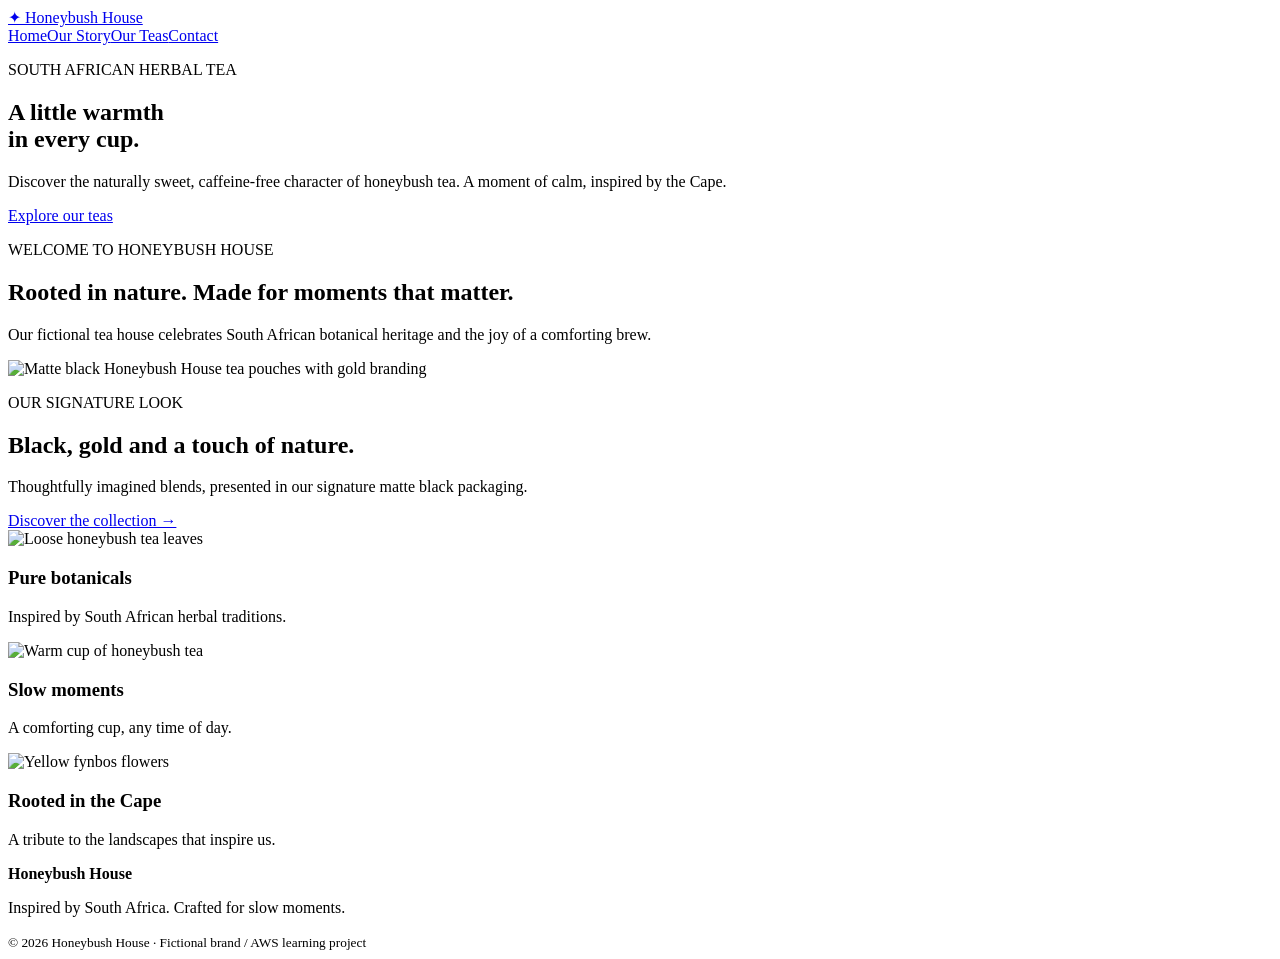
==== index.html @ c297e8a8 "Add Honeybush House website source: index.html" ====
<!doctype html><html lang="en"><head><meta charset="utf-8"><meta name="viewport" content="width=device-width,initial-scale=1"><meta name="description" content="Discover South African honeybush tea at Honeybush House, a fictional AWS portfolio brand."><title>Naturally South African | Honeybush House</title><link rel="stylesheet" href="style.css"></head><body><header class="site-header"><a class="brand" href="index.html"><span class="brand-mark">✦</span> Honeybush House</a><nav aria-label="Main navigation"><a href="index.html">Home</a><a href="story.html">Our Story</a><a href="teas.html">Our Teas</a><a href="contact.html">Contact</a></nav></header><main><section class="hero hero-home"><div class="hero-inner"><p class="eyebrow">SOUTH AFRICAN HERBAL TEA</p><h1>A little warmth<br>in every cup.</h1><p>Discover the naturally sweet, caffeine-free character of honeybush tea. A moment of calm, inspired by the Cape.</p><a class="button" href="teas.html">Explore our teas</a></div></section><section class="intro"><p class="eyebrow">WELCOME TO HONEYBUSH HOUSE</p><h2>Rooted in nature. Made for moments that matter.</h2><p>Our fictional tea house celebrates South African botanical heritage and the joy of a comforting brew.</p></section><section class="split"><img src="images/honeybush-packaging.jpg" alt="Matte black Honeybush House tea pouches with gold branding" loading="lazy"><div><p class="eyebrow">OUR SIGNATURE LOOK</p><h2>Black, gold and a touch of nature.</h2><p>Thoughtfully imagined blends, presented in our signature matte black packaging.</p><a class="text-link" href="teas.html">Discover the collection →</a></div></section><section class="feature-row"><article><img src="images/loose-leaf.jpg" alt="Loose honeybush tea leaves" loading="lazy"><h3>Pure botanicals</h3><p>Inspired by South African herbal traditions.</p></article><article><img src="images/tea-cup-lifestyle.jpg" alt="Warm cup of honeybush tea" loading="lazy"><h3>Slow moments</h3><p>A comforting cup, any time of day.</p></article><article><img src="images/fynbos-flowers.jpg" alt="Yellow fynbos flowers" loading="lazy"><h3>Rooted in the Cape</h3><p>A tribute to the landscapes that inspire us.</p></article></section></main><footer><strong>Honeybush House</strong><p>Inspired by South Africa. Crafted for slow moments.</p><small>© 2026 Honeybush House · Fictional brand / AWS learning project</small></footer></body></html>
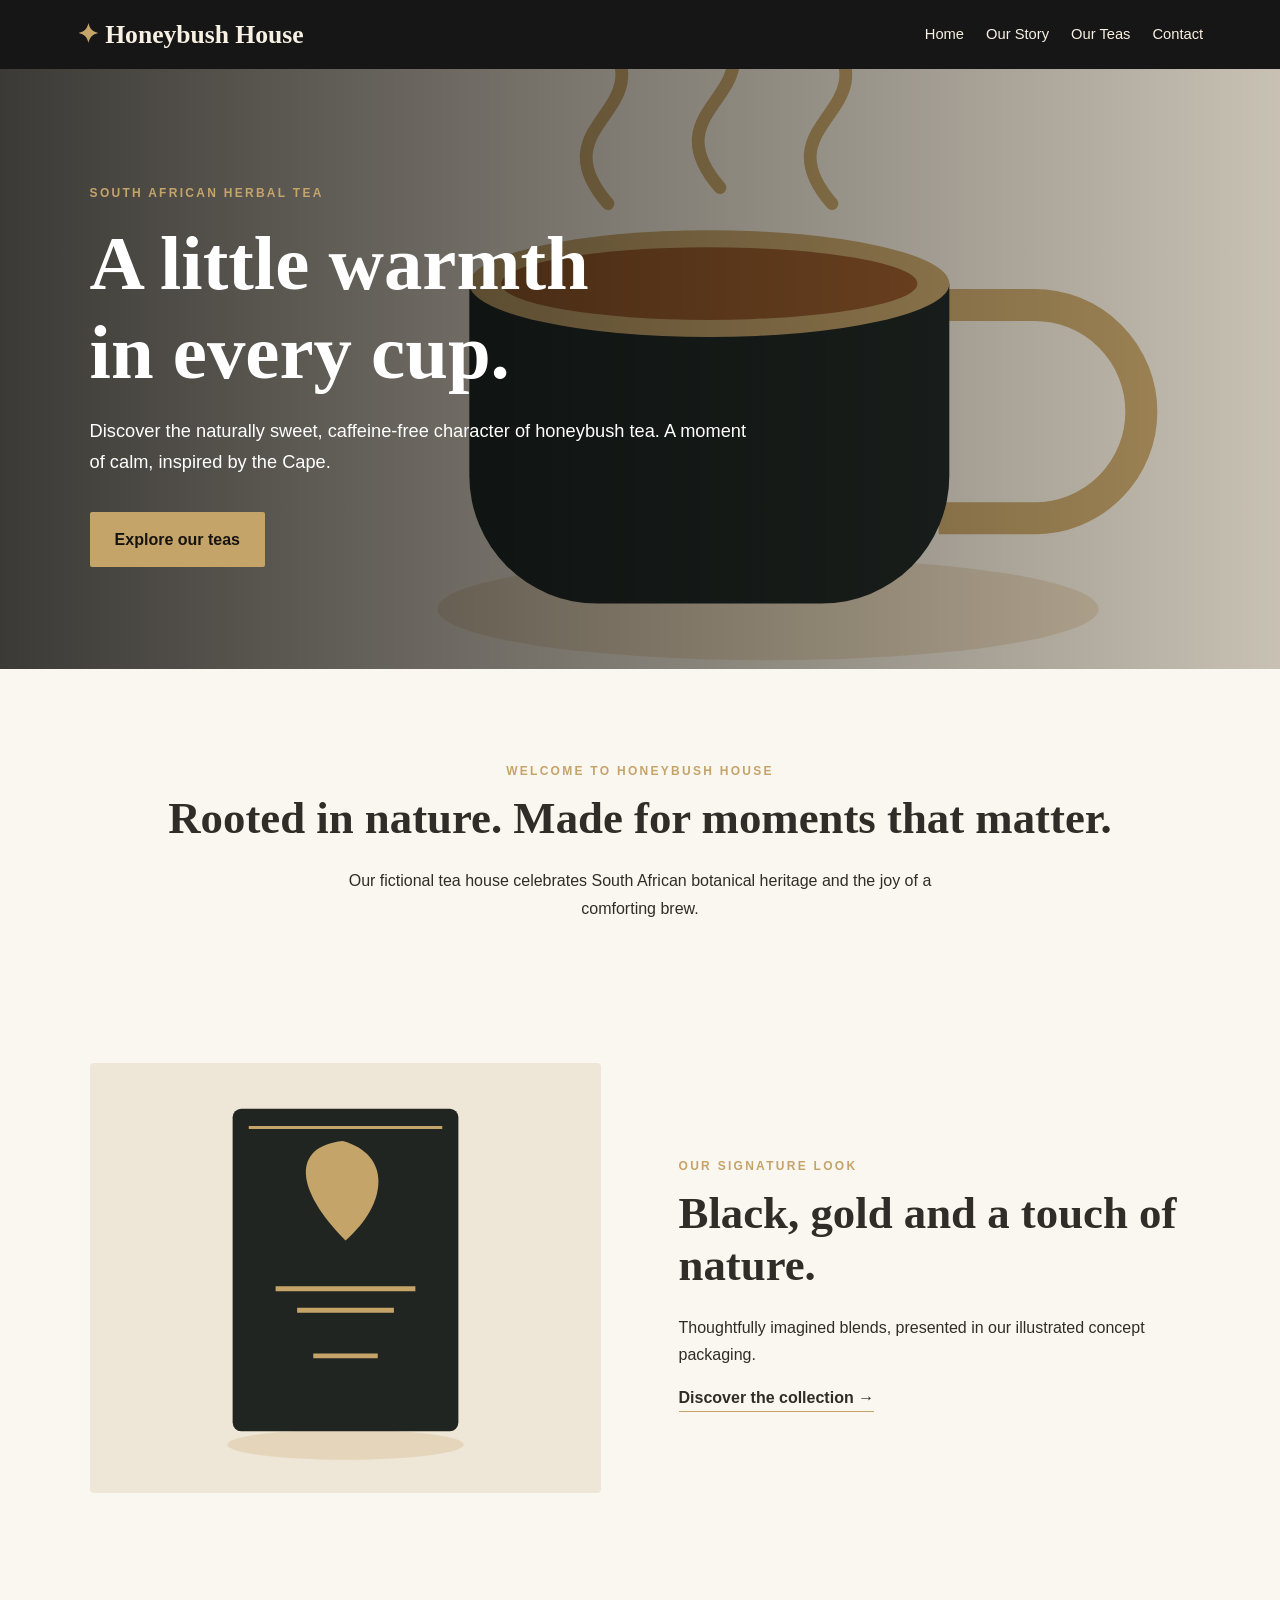
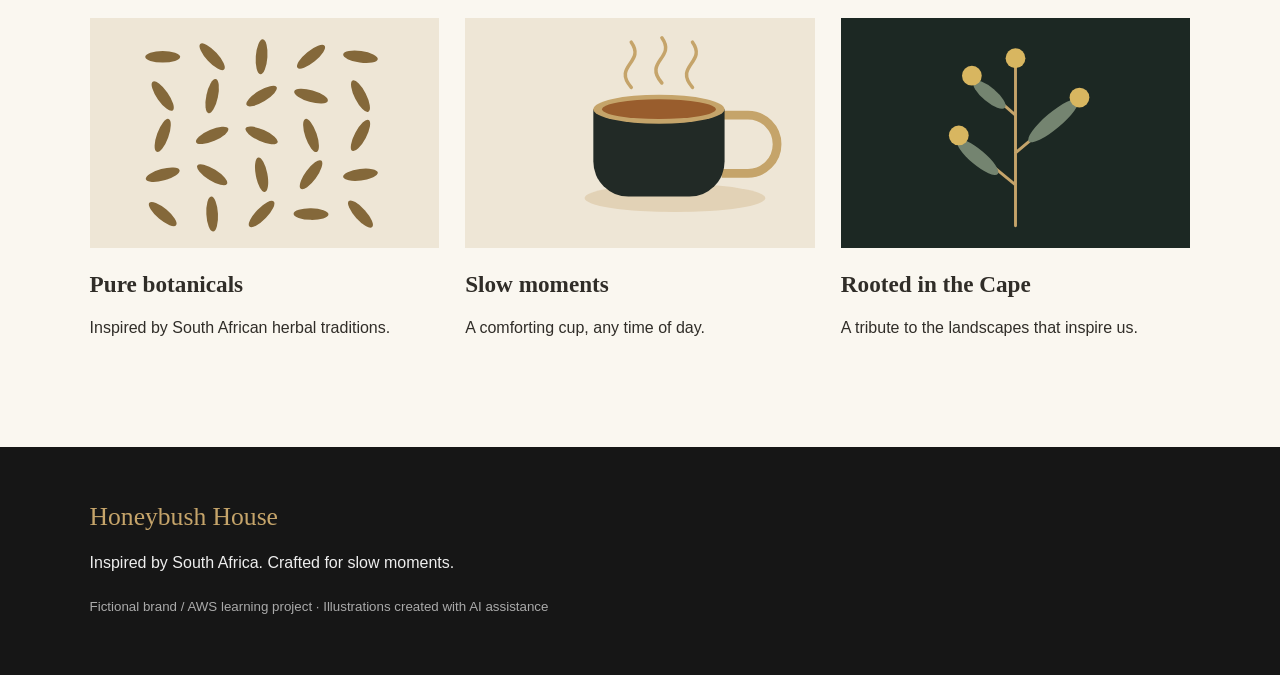
==== commit 7ceeaa30: "Replace unverified imagery and document asset provenance Replace 20 raster assets with eight AI-assi" ====
--- a/index.html
+++ b/index.html
@@ -1 +1 @@
-<!doctype html><html lang="en"><head><meta charset="utf-8"><meta name="viewport" content="width=device-width,initial-scale=1"><meta name="description" content="Discover South African honeybush tea at Honeybush House, a fictional AWS portfolio brand."><title>Naturally South African | Honeybush House</title><link rel="stylesheet" href="style.css"></head><body><header class="site-header"><a class="brand" href="index.html"><span class="brand-mark">✦</span> Honeybush House</a><nav aria-label="Main navigation"><a href="index.html">Home</a><a href="story.html">Our Story</a><a href="teas.html">Our Teas</a><a href="contact.html">Contact</a></nav></header><main><section class="hero hero-home"><div class="hero-inner"><p class="eyebrow">SOUTH AFRICAN HERBAL TEA</p><h1>A little warmth<br>in every cup.</h1><p>Discover the naturally sweet, caffeine-free character of honeybush tea. A moment of calm, inspired by the Cape.</p><a class="button" href="teas.html">Explore our teas</a></div></section><section class="intro"><p class="eyebrow">WELCOME TO HONEYBUSH HOUSE</p><h2>Rooted in nature. Made for moments that matter.</h2><p>Our fictional tea house celebrates South African botanical heritage and the joy of a comforting brew.</p></section><section class="split"><img src="images/honeybush-packaging.jpg" alt="Matte black Honeybush House tea pouches with gold branding" loading="lazy"><div><p class="eyebrow">OUR SIGNATURE LOOK</p><h2>Black, gold and a touch of nature.</h2><p>Thoughtfully imagined blends, presented in our signature matte black packaging.</p><a class="text-link" href="teas.html">Discover the collection →</a></div></section><section class="feature-row"><article><img src="images/loose-leaf.jpg" alt="Loose honeybush tea leaves" loading="lazy"><h3>Pure botanicals</h3><p>Inspired by South African herbal traditions.</p></article><article><img src="images/tea-cup-lifestyle.jpg" alt="Warm cup of honeybush tea" loading="lazy"><h3>Slow moments</h3><p>A comforting cup, any time of day.</p></article><article><img src="images/fynbos-flowers.jpg" alt="Yellow fynbos flowers" loading="lazy"><h3>Rooted in the Cape</h3><p>A tribute to the landscapes that inspire us.</p></article></section></main><footer><strong>Honeybush House</strong><p>Inspired by South Africa. Crafted for slow moments.</p><small>© 2026 Honeybush House · Fictional brand / AWS learning project</small></footer></body></html>+<!doctype html><html lang="en"><head><meta charset="utf-8"><meta name="viewport" content="width=device-width,initial-scale=1"><meta name="description" content="Discover South African honeybush tea at Honeybush House, a fictional AWS portfolio brand."><title>Naturally South African | Honeybush House</title><link rel="stylesheet" href="style.css"></head><body><header class="site-header"><a class="brand" href="index.html"><span class="brand-mark">✦</span> Honeybush House</a><nav aria-label="Main navigation"><a href="index.html">Home</a><a href="story.html">Our Story</a><a href="teas.html">Our Teas</a><a href="contact.html">Contact</a></nav></header><main><section class="hero hero-home"><div class="hero-inner"><p class="eyebrow">SOUTH AFRICAN HERBAL TEA</p><h1>A little warmth<br>in every cup.</h1><p>Discover the naturally sweet, caffeine-free character of honeybush tea. A moment of calm, inspired by the Cape.</p><a class="button" href="teas.html">Explore our teas</a></div></section><section class="intro"><p class="eyebrow">WELCOME TO HONEYBUSH HOUSE</p><h2>Rooted in nature. Made for moments that matter.</h2><p>Our fictional tea house celebrates South African botanical heritage and the joy of a comforting brew.</p></section><section class="split"><img src="images/blend-original.svg" alt="Geometric illustration of a fictional tea pack" loading="lazy"><div><p class="eyebrow">OUR SIGNATURE LOOK</p><h2>Black, gold and a touch of nature.</h2><p>Thoughtfully imagined blends, presented in our illustrated concept packaging.</p><a class="text-link" href="teas.html">Discover the collection →</a></div></section><section class="feature-row"><article><img src="images/tea-leaves.svg" alt="Abstract loose tea leaf illustration" loading="lazy"><h3>Pure botanicals</h3><p>Inspired by South African herbal traditions.</p></article><article><img src="images/tea-moment.svg" alt="Geometric tea cup illustration" loading="lazy"><h3>Slow moments</h3><p>A comforting cup, any time of day.</p></article><article><img src="images/botanical-study.svg" alt="Abstract botanical illustration" loading="lazy"><h3>Rooted in the Cape</h3><p>A tribute to the landscapes that inspire us.</p></article></section></main><footer><strong>Honeybush House</strong><p>Inspired by South Africa. Crafted for slow moments.</p><small>Fictional brand / AWS learning project · Illustrations created with AI assistance</small></footer></body></html>
--- a/style.css
+++ b/style.css
@@ -0,0 +1,7 @@
+:root{--black:#161616;--gold:#c5a46a;--cream:#faf7f0;--text:#302d28}*{box-sizing:border-box}html{scroll-behavior:smooth}body{margin:0;background:var(--cream);color:var(--text);font:16px/1.7 Arial,sans-serif}img{max-width:100%;display:block}a{color:inherit}.site-header{display:flex;align-items:center;justify-content:space-between;gap:20px;flex-wrap:wrap;background:var(--black);color:#f8f1e3;padding:19px 6%}.brand{font:600 clamp(1.25rem,2vw,1.7rem) Georgia,serif;text-decoration:none;white-space:nowrap}.brand-mark{color:var(--gold)}nav{display:flex;flex-wrap:wrap;gap:22px}nav a{text-decoration:none;font-size:.92rem}nav a:hover,.text-link:hover{color:var(--gold)}.hero{min-height:460px;display:flex;align-items:center;padding:85px 7%;background-position:center;background-size:cover;color:white;position:relative}.hero:before{content:"";position:absolute;inset:0;background:linear-gradient(90deg,rgba(0,0,0,.75),rgba(0,0,0,.16))}.hero-inner{position:relative;max-width:680px}.hero-home{min-height:600px;background-image:url('images/tea-moment.svg')}.hero-story{background-image:url('images/cape-hills.svg')}.hero-teas{background-image:url('images/blend-original.svg')}.hero-contact{background-image:url('images/tea-moment.svg')}.eyebrow{letter-spacing:.19em;font-weight:bold;font-size:.75rem;text-transform:uppercase;color:var(--gold)}h1,h2,h3{font-family:Georgia,serif;line-height:1.16}h1{font-size:clamp(2.7rem,6vw,5.2rem);margin:16px 0}h2{font-size:clamp(2rem,3.5vw,3rem);margin:10px 0 22px}h3{font-size:1.45rem}p{max-width:660px}.hero p:not(.eyebrow){font-size:1.14rem}.button,button{background:var(--gold);border:0;border-radius:2px;color:#17140f;font-weight:bold;padding:14px 25px;display:inline-block;text-decoration:none;cursor:pointer;margin-top:16px}.button:hover,button:hover{background:#e1c28b}.intro{text-align:center;padding:80px 7% 60px}.intro p,.intro h2{margin-left:auto;margin-right:auto}.split{display:grid;grid-template-columns:1fr 1fr;align-items:center;gap:7%;padding:65px 7%}.split img{width:100%;height:430px;object-fit:cover;border-radius:4px}.split.reverse img{order:2}.text-link{font-weight:bold;text-decoration:none;border-bottom:1px solid var(--gold);padding-bottom:5px}.feature-row{display:grid;grid-template-columns:repeat(3,1fr);gap:26px;padding:60px 7% 90px}.feature-row img{width:100%;height:230px;object-fit:cover}.feature-row h3{margin-bottom:4px}.product-grid{display:grid;grid-template-columns:repeat(4,minmax(0,1fr));gap:22px;padding:10px 7% 60px}.product{background:#fff;box-shadow:0 3px 18px #0000000c}.product img{width:100%;height:270px;object-fit:cover}.product-copy{padding:22px}.product h3{margin:0 0 10px}.product p{min-height:70px}.product strong{color:#6e4b1f}.product strong span{font-size:.75rem;color:#777;font-weight:normal}.note{font-size:.88rem;color:#666}.centered{text-align:center;margin:0 auto 70px}.contact-layout{display:grid;grid-template-columns:1fr 1fr;gap:9%;padding:85px 7%}.contact-layout img{margin-top:30px;max-height:320px;width:100%;object-fit:cover}form{display:grid;align-content:start;gap:12px}label{font-weight:bold}input,textarea{width:100%;border:1px solid #c9c1b2;padding:12px;font:inherit;background:white}form button{justify-self:start}footer{background:var(--black);color:#eee;padding:55px 7%}footer strong{font:1.6rem Georgia,serif;color:var(--gold)}footer small{color:#aaa}@media(max-width:900px){.product-grid{grid-template-columns:repeat(2,1fr)}.feature-row{grid-template-columns:1fr 1fr}}@media(max-width:650px){.site-header{justify-content:center;text-align:center}nav{justify-content:center;gap:12px}.hero{min-height:400px;padding:70px 7%}.hero-home{min-height:500px}.split,.contact-layout{grid-template-columns:1fr}.split.reverse img{order:0}.split img{height:300px}.feature-row,.product-grid{grid-template-columns:1fr}.product img{height:330px}}
+/* Image sizing corrections */
+.tile img {display:block;width:100%;height:260px;object-fit:contain;object-position:center;background:#f5f0e7;}
+.intro img,.story-content img,.story-image {display:block;width:100%;height:auto;object-fit:contain;}
+.home-hero {background-image:linear-gradient(90deg,rgba(0,0,0,.82),rgba(0,0,0,.25)),url("images/blend-original.svg");background-size:cover;background-position:center;}
+.story-hero {background-size:cover;background-position:center;}
+@media(max-width:650px){.tile img{height:220px}.home-hero{background-position:60% center}}
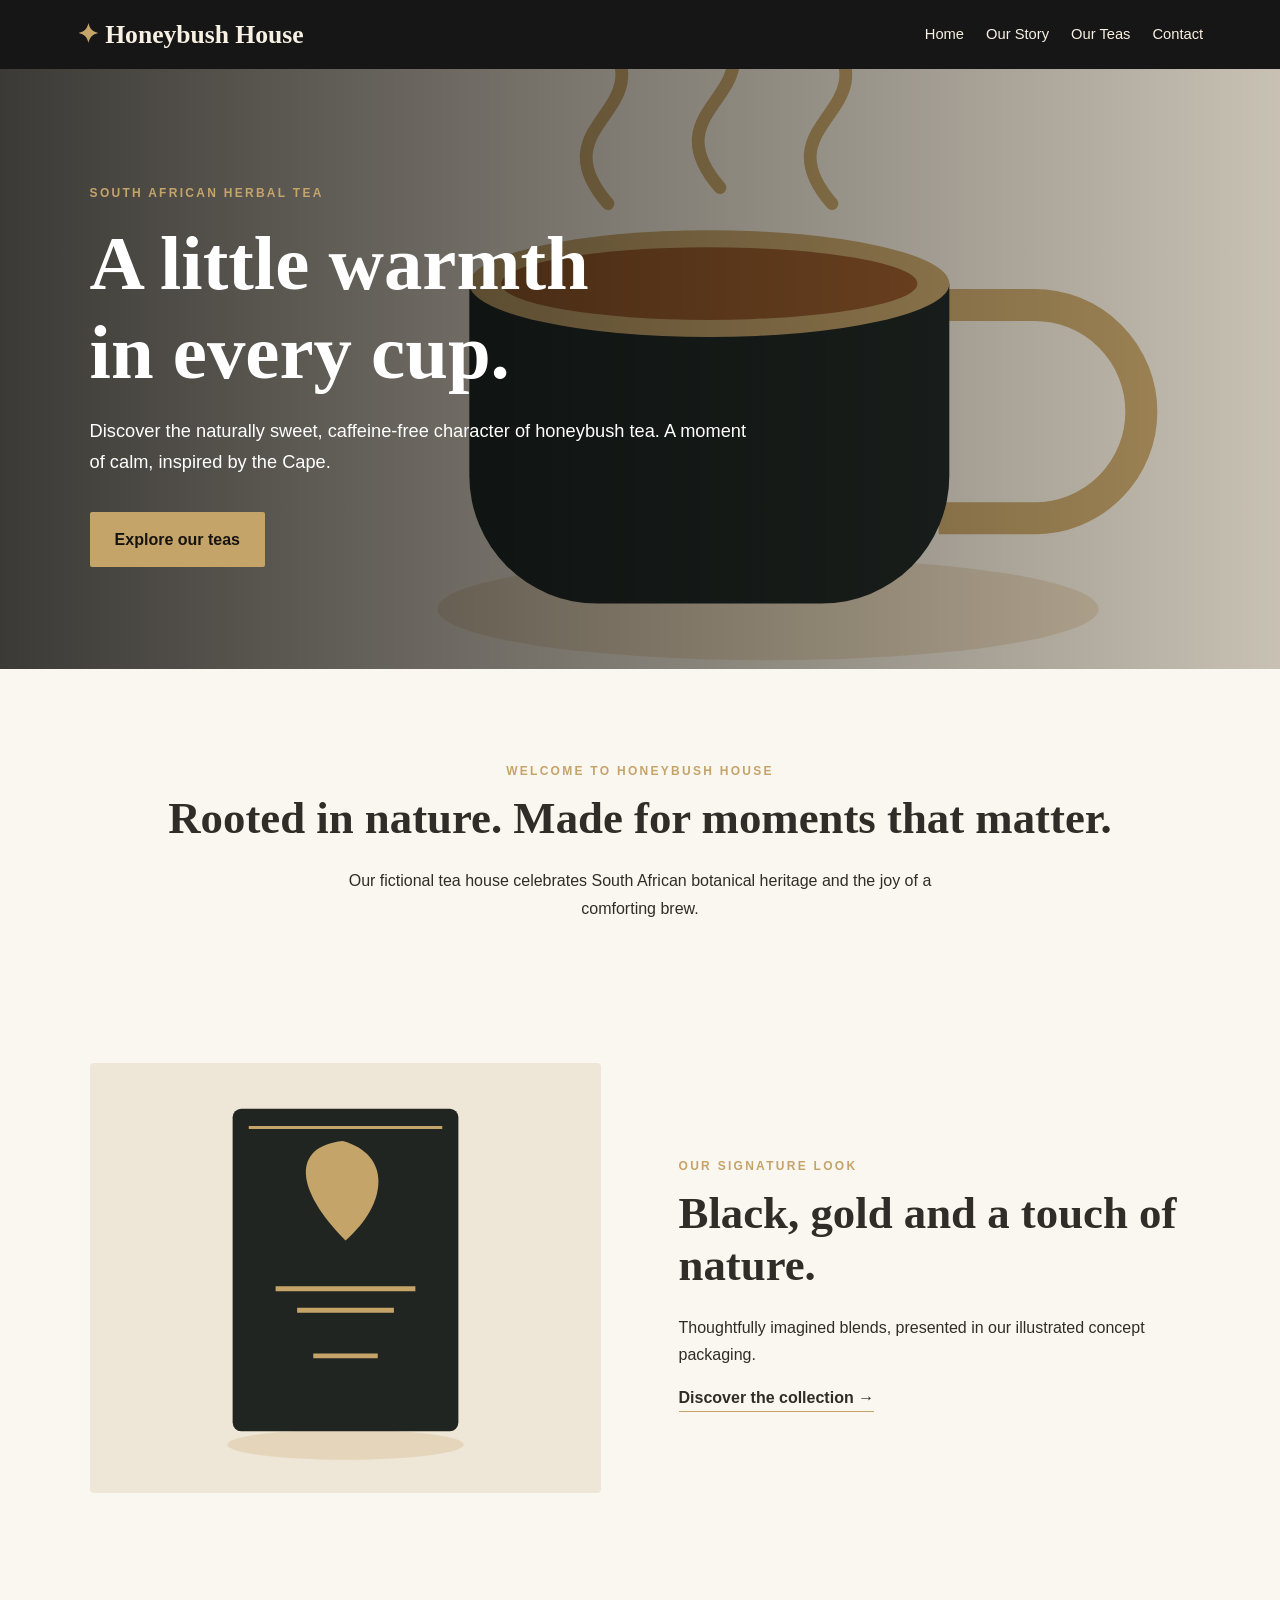
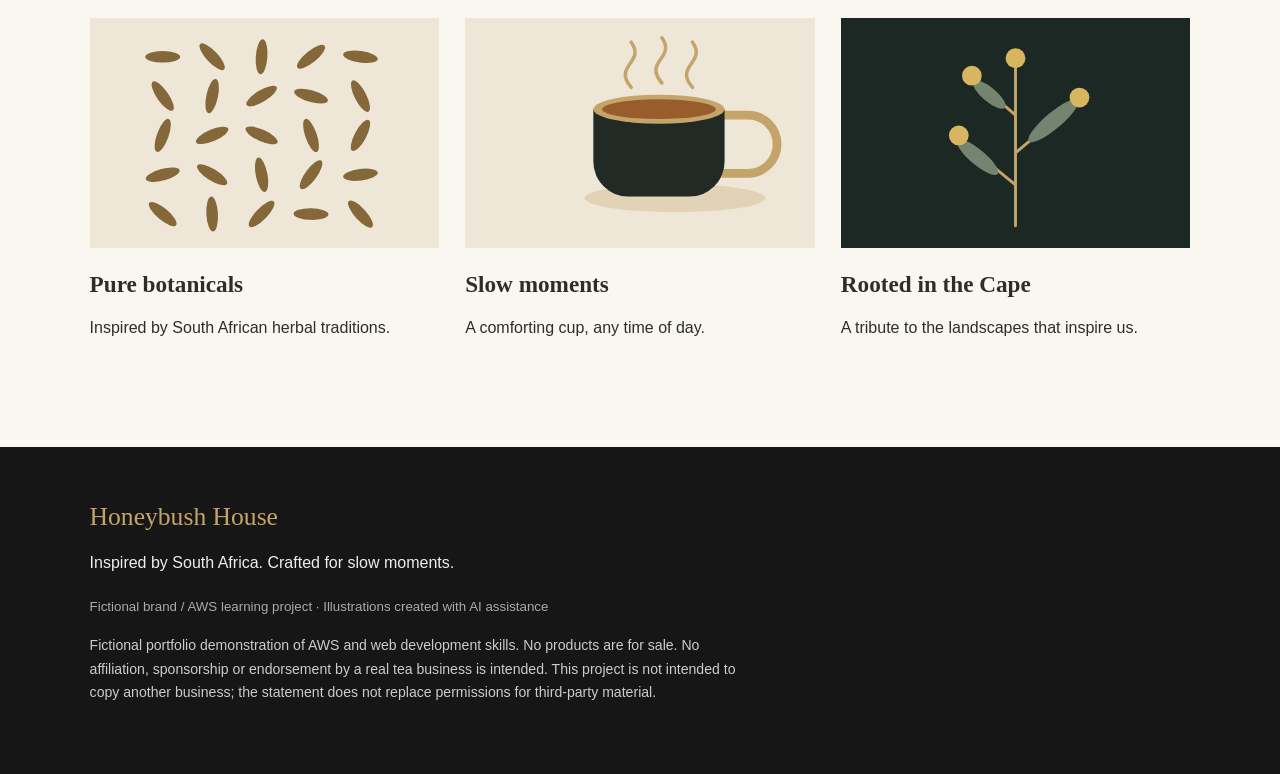
==== commit 0bb2384b: "docs: clarify fictional educational portfolio purpose" ====
--- a/index.html
+++ b/index.html
@@ -1 +1 @@
-<!doctype html><html lang="en"><head><meta charset="utf-8"><meta name="viewport" content="width=device-width,initial-scale=1"><meta name="description" content="Discover South African honeybush tea at Honeybush House, a fictional AWS portfolio brand."><title>Naturally South African | Honeybush House</title><link rel="stylesheet" href="style.css"></head><body><header class="site-header"><a class="brand" href="index.html"><span class="brand-mark">✦</span> Honeybush House</a><nav aria-label="Main navigation"><a href="index.html">Home</a><a href="story.html">Our Story</a><a href="teas.html">Our Teas</a><a href="contact.html">Contact</a></nav></header><main><section class="hero hero-home"><div class="hero-inner"><p class="eyebrow">SOUTH AFRICAN HERBAL TEA</p><h1>A little warmth<br>in every cup.</h1><p>Discover the naturally sweet, caffeine-free character of honeybush tea. A moment of calm, inspired by the Cape.</p><a class="button" href="teas.html">Explore our teas</a></div></section><section class="intro"><p class="eyebrow">WELCOME TO HONEYBUSH HOUSE</p><h2>Rooted in nature. Made for moments that matter.</h2><p>Our fictional tea house celebrates South African botanical heritage and the joy of a comforting brew.</p></section><section class="split"><img src="images/blend-original.svg" alt="Geometric illustration of a fictional tea pack" loading="lazy"><div><p class="eyebrow">OUR SIGNATURE LOOK</p><h2>Black, gold and a touch of nature.</h2><p>Thoughtfully imagined blends, presented in our illustrated concept packaging.</p><a class="text-link" href="teas.html">Discover the collection →</a></div></section><section class="feature-row"><article><img src="images/tea-leaves.svg" alt="Abstract loose tea leaf illustration" loading="lazy"><h3>Pure botanicals</h3><p>Inspired by South African herbal traditions.</p></article><article><img src="images/tea-moment.svg" alt="Geometric tea cup illustration" loading="lazy"><h3>Slow moments</h3><p>A comforting cup, any time of day.</p></article><article><img src="images/botanical-study.svg" alt="Abstract botanical illustration" loading="lazy"><h3>Rooted in the Cape</h3><p>A tribute to the landscapes that inspire us.</p></article></section></main><footer><strong>Honeybush House</strong><p>Inspired by South Africa. Crafted for slow moments.</p><small>Fictional brand / AWS learning project · Illustrations created with AI assistance</small></footer></body></html>+<!doctype html><html lang="en"><head><meta charset="utf-8"><meta name="viewport" content="width=device-width,initial-scale=1"><meta name="description" content="Discover South African honeybush tea at Honeybush House, a fictional AWS portfolio brand."><title>Naturally South African | Honeybush House</title><link rel="stylesheet" href="style.css"></head><body><header class="site-header"><a class="brand" href="index.html"><span class="brand-mark">✦</span> Honeybush House</a><nav aria-label="Main navigation"><a href="index.html">Home</a><a href="story.html">Our Story</a><a href="teas.html">Our Teas</a><a href="contact.html">Contact</a></nav></header><main><section class="hero hero-home"><div class="hero-inner"><p class="eyebrow">SOUTH AFRICAN HERBAL TEA</p><h1>A little warmth<br>in every cup.</h1><p>Discover the naturally sweet, caffeine-free character of honeybush tea. A moment of calm, inspired by the Cape.</p><a class="button" href="teas.html">Explore our teas</a></div></section><section class="intro"><p class="eyebrow">WELCOME TO HONEYBUSH HOUSE</p><h2>Rooted in nature. Made for moments that matter.</h2><p>Our fictional tea house celebrates South African botanical heritage and the joy of a comforting brew.</p></section><section class="split"><img src="images/blend-original.svg" alt="Geometric illustration of a fictional tea pack" loading="lazy"><div><p class="eyebrow">OUR SIGNATURE LOOK</p><h2>Black, gold and a touch of nature.</h2><p>Thoughtfully imagined blends, presented in our illustrated concept packaging.</p><a class="text-link" href="teas.html">Discover the collection →</a></div></section><section class="feature-row"><article><img src="images/tea-leaves.svg" alt="Abstract loose tea leaf illustration" loading="lazy"><h3>Pure botanicals</h3><p>Inspired by South African herbal traditions.</p></article><article><img src="images/tea-moment.svg" alt="Geometric tea cup illustration" loading="lazy"><h3>Slow moments</h3><p>A comforting cup, any time of day.</p></article><article><img src="images/botanical-study.svg" alt="Abstract botanical illustration" loading="lazy"><h3>Rooted in the Cape</h3><p>A tribute to the landscapes that inspire us.</p></article></section></main><footer><strong>Honeybush House</strong><p>Inspired by South Africa. Crafted for slow moments.</p><small>Fictional brand / AWS learning project · Illustrations created with AI assistance</small><p class="note" style="color:#ccc">Fictional portfolio demonstration of AWS and web development skills. No products are for sale. No affiliation, sponsorship or endorsement by a real tea business is intended. This project is not intended to copy another business; the statement does not replace permissions for third-party material.</p></footer></body></html>
